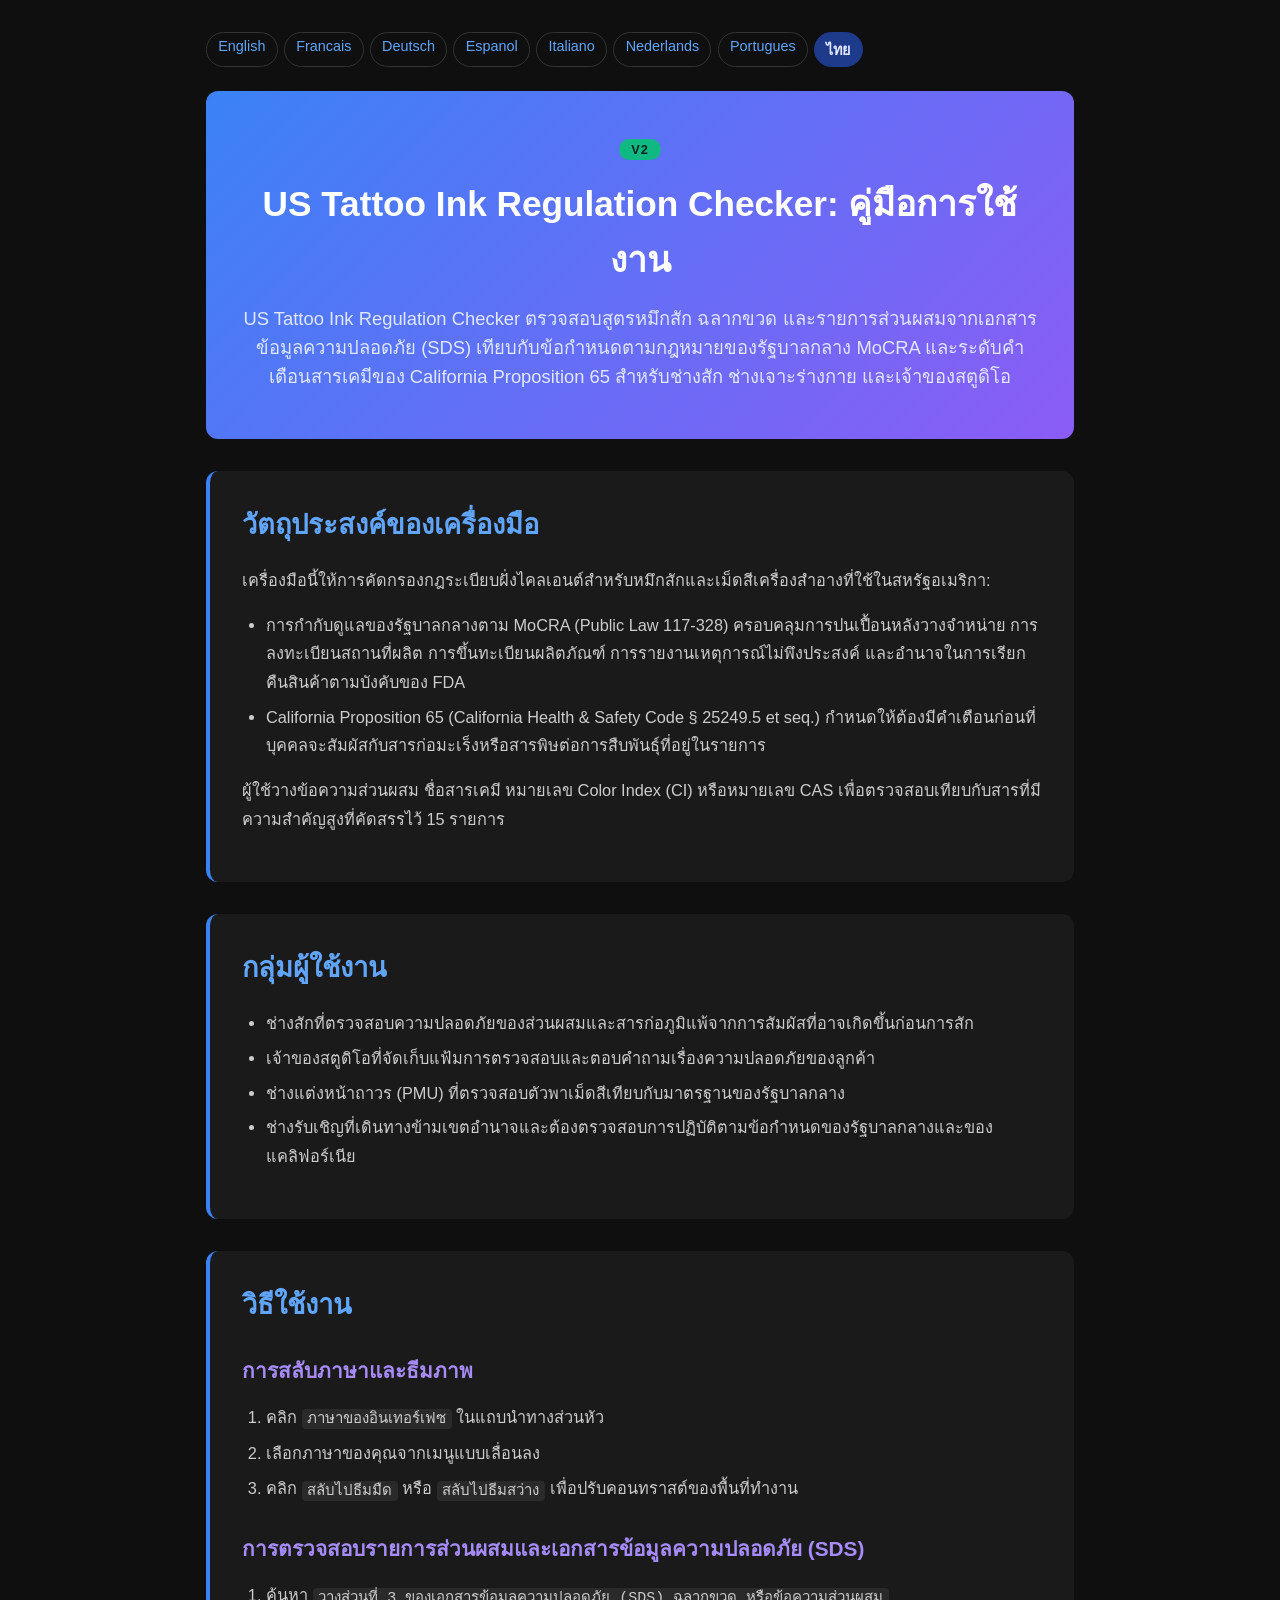
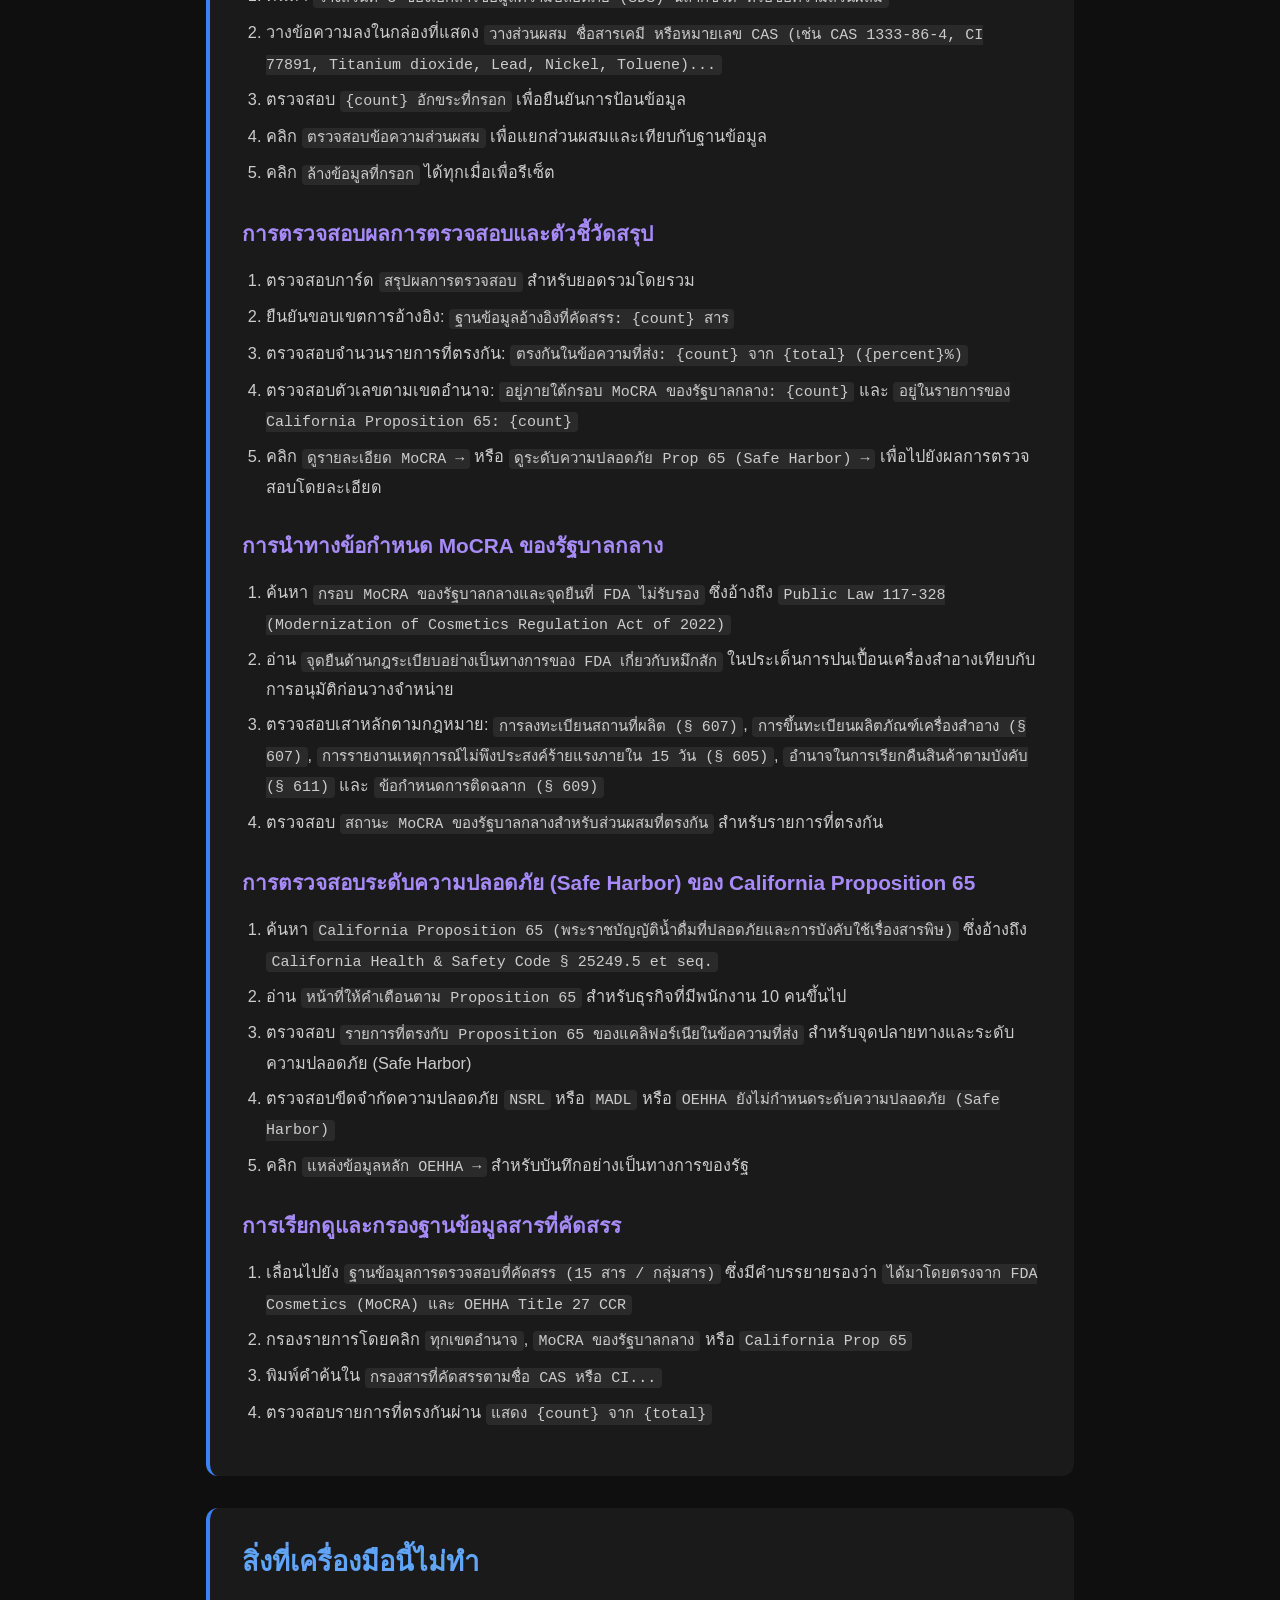
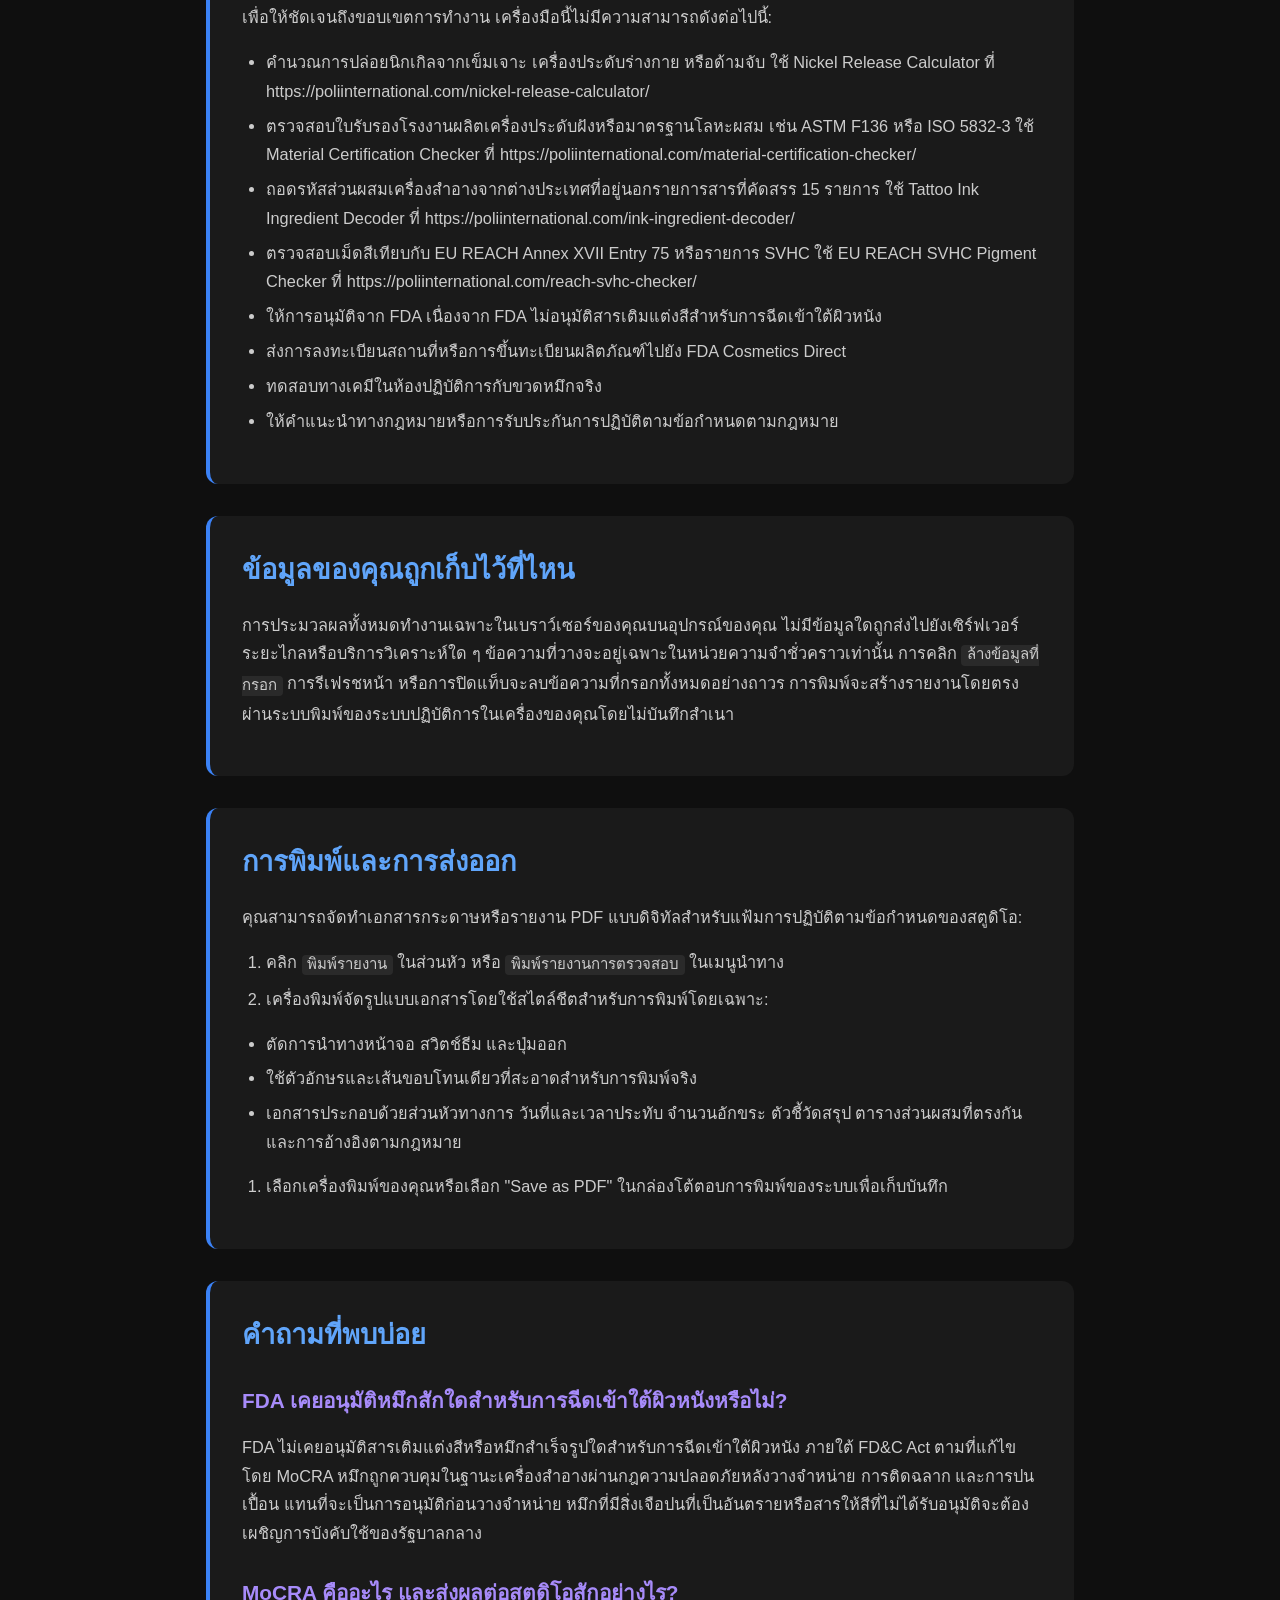
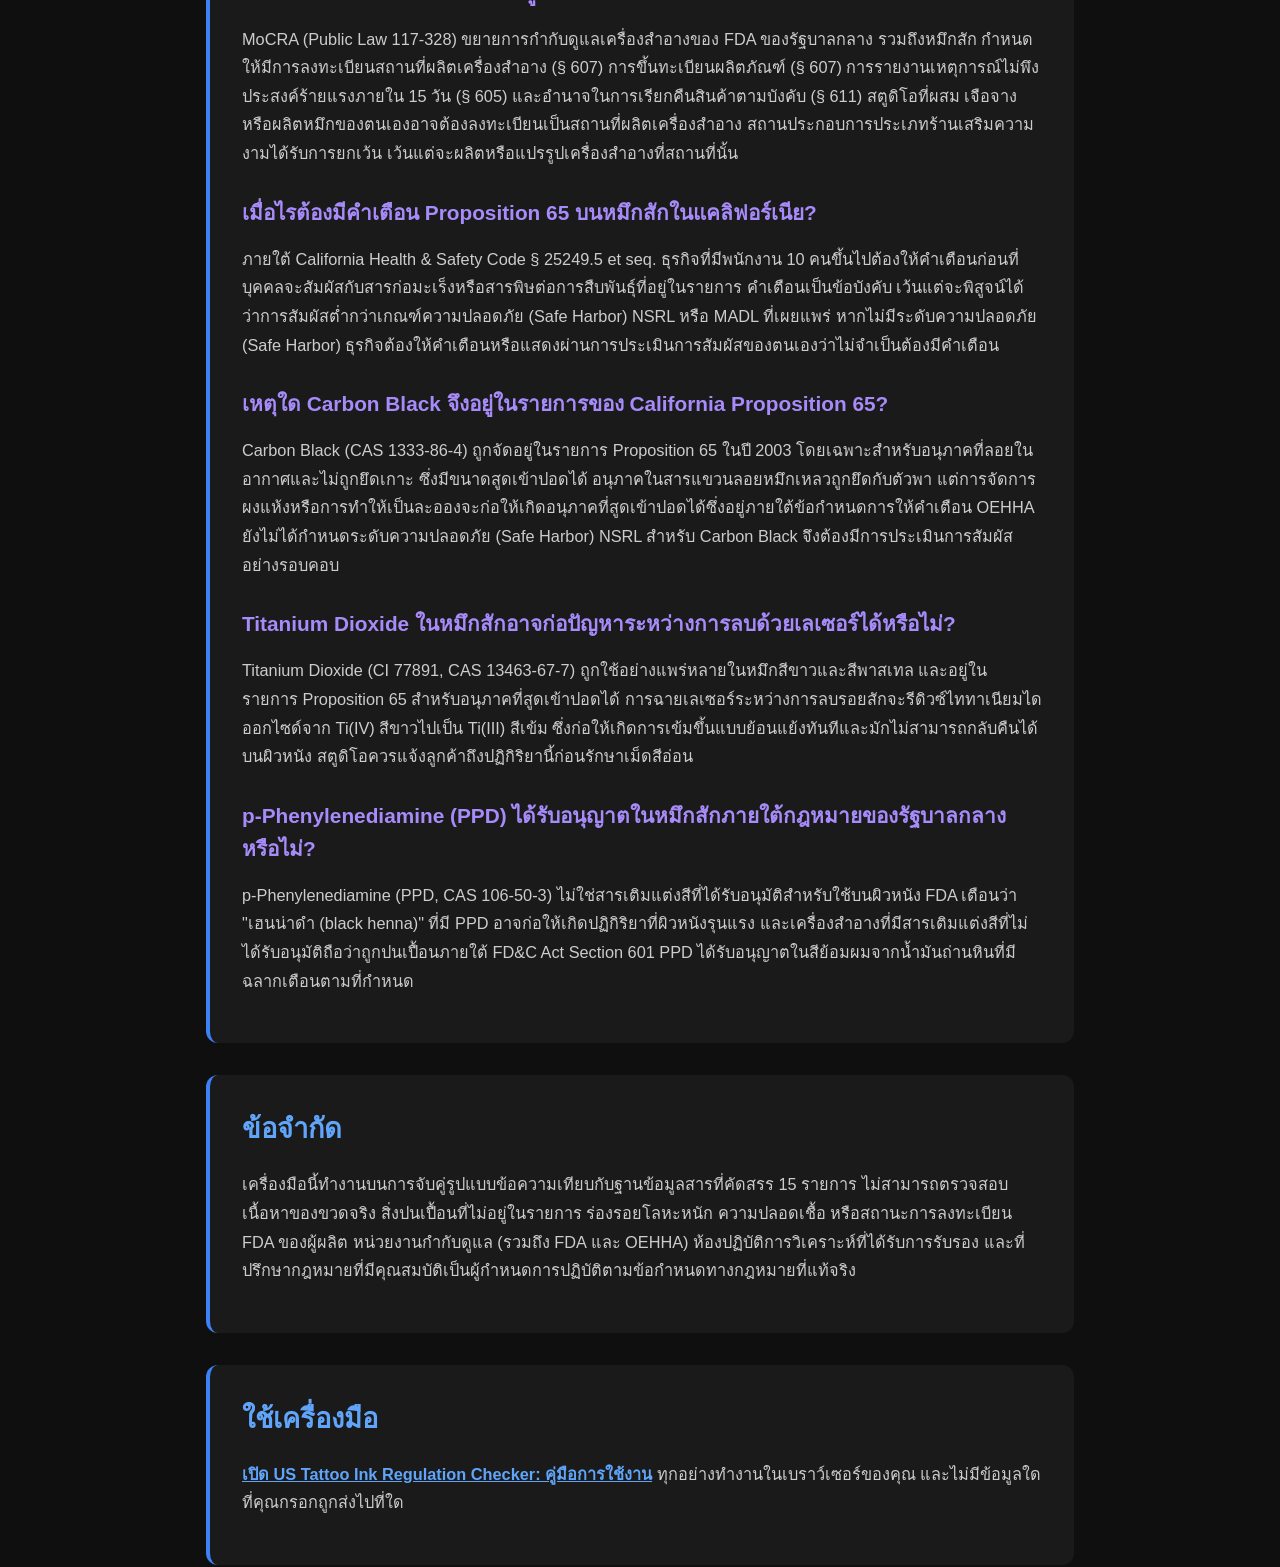
==== documentation-th.html @ fa054cb5 "sync documentation-th.html from the live site The website copy of this tool moved on and the repo di" ====
<!DOCTYPE html>
<html lang="th">
<head><meta name="robots" content="noindex,nofollow">
    <meta charset="UTF-8">
    <meta name="viewport" content="width=device-width, initial-scale=1.0">
    <title>US Tattoo Ink Regulation Checker: คู่มือการใช้งาน | Poli International</title>
    <meta name="description" content="US Tattoo Ink Regulation Checker ตรวจสอบสูตรหมึกสัก ฉลากขวด และรายการส่วนผสมจากเอกสารข้อมูลความปลอดภัย (SDS) เทียบกับข้อกำหนดตามกฎหมายของรัฐบาลกลาง MoCRA และระดับคำเตือนสารเคมีของ California Proposition 65 สำหรับช่างสัก ช่างเจาะร่างกาย และเจ้าของสตูดิโอ">
    <link rel="canonical" href="https://poliinternational.com/us-tattoo-ink-checker/">
    <style>
        body { background: #0f0f0f; color: #fff; font-family: -apple-system, BlinkMacSystemFont, "Segoe UI", Roboto, sans-serif; margin: 0; padding: 0; }
        body.in-iframe .doc-hero h1 { display: none; }
        * { box-sizing: border-box; }
        .entry-content { max-width: 900px; margin: 0 auto; padding: 2rem 1rem; }
        .doc-hero { background: linear-gradient(135deg, #3B82F6, #8B5CF6); padding: 3rem 2rem; text-align: center; border-radius: 0.75rem; margin-bottom: 2rem; }
        .doc-hero h1 { font-size: 2.2rem; margin: 0 0 1rem; font-weight: 700; }
        .doc-hero p { font-size: 1.15rem; color: #E0E7FF; margin: 0; }
        .doc-hero .v2 { display: inline-block; margin-bottom: 1rem; padding: 0.2rem 0.75rem; border-radius: 999px; background: #10B981; color: #04241a; font-weight: 800; font-size: 0.8rem; letter-spacing: 0.08em; }
        .doc-section { margin: 2rem 0; padding: 2rem; background: #1a1a1a; border-radius: 0.75rem; border-left: 4px solid #3B82F6; }
        .doc-section h2 { color: #60A5FA; font-size: 1.7rem; margin: 0 0 1.25rem; font-weight: 600; }
        .doc-section h3 { color: #A78BFA; font-size: 1.3rem; margin: 1.75rem 0 0.75rem; font-weight: 600; }
        .doc-section p, .doc-section li { color: #ccc; line-height: 1.75; font-size: 1.02rem; }
        .doc-section ul, .doc-section ol { padding-left: 1.5rem; }
        .doc-section li { margin: 0.4rem 0; }
        .doc-section code { background: #2a2a2a; padding: 0.1rem 0.35rem; border-radius: 0.25rem; font-size: 0.92em; }
        .doc-section a { color: #60A5FA; font-weight: 600; }
        .highlight-box { background: linear-gradient(135deg, #1E3A8A, #4C1D95); padding: 1.25rem 1.5rem; border-radius: 0.5rem; margin: 1.5rem 0; border-left: 4px solid #10B981; }
        .highlight-box p { color: #E0E7FF; margin: 0; }
        table { width: 100%; border-collapse: collapse; margin: 1.5rem 0; }
        th, td { padding: 0.75rem; text-align: left; border: 1px solid #333; vertical-align: top; }
        th { background: #2a2a2a; color: #60A5FA; }
        td { color: #ccc; }
        .doc-langs { display: flex; flex-wrap: wrap; gap: 0.4rem; margin: 0 0 1.5rem; font-size: 0.9rem; }
        .doc-langs a, .doc-langs span { padding: 0.3rem 0.7rem; border-radius: 999px; border: 1px solid #333; text-decoration: none; }
        .doc-langs a { color: #60A5FA; }
        .doc-langs span { background: #1E3A8A; color: #E0E7FF; border-color: #1E3A8A; font-weight: 700; }
    </style>
</head>
<body>
<script>if (window.self !== window.top) document.body.classList.add('in-iframe');</script>
    <div class="entry-content">
        <nav class="doc-langs" aria-label="ภาษาของเอกสาร"><a lang="en" href="documentation.html">English</a><a lang="fr" href="documentation-fr.html">Francais</a><a lang="de" href="documentation-de.html">Deutsch</a><a lang="es" href="documentation-es.html">Espanol</a><a lang="it" href="documentation-it.html">Italiano</a><a lang="nl" href="documentation-nl.html">Nederlands</a><a lang="pt" href="documentation-pt.html">Portugues</a><span lang="th">ไทย</span></nav>
        <div class="doc-hero">
            <span class="v2">V2</span>
            <h1>US Tattoo Ink Regulation Checker: คู่มือการใช้งาน</h1>
            <p>US Tattoo Ink Regulation Checker ตรวจสอบสูตรหมึกสัก ฉลากขวด และรายการส่วนผสมจากเอกสารข้อมูลความปลอดภัย (SDS) เทียบกับข้อกำหนดตามกฎหมายของรัฐบาลกลาง MoCRA และระดับคำเตือนสารเคมีของ California Proposition 65 สำหรับช่างสัก ช่างเจาะร่างกาย และเจ้าของสตูดิโอ</p>
        </div>
        <div class="doc-section">
        <h2>วัตถุประสงค์ของเครื่องมือ</h2>
        <p>เครื่องมือนี้ให้การคัดกรองกฎระเบียบฝั่งไคลเอนต์สำหรับหมึกสักและเม็ดสีเครื่องสำอางที่ใช้ในสหรัฐอเมริกา:</p>
        <ul>
        <li>การกำกับดูแลของรัฐบาลกลางตาม MoCRA (Public Law 117-328) ครอบคลุมการปนเปื้อนหลังวางจำหน่าย การลงทะเบียนสถานที่ผลิต การขึ้นทะเบียนผลิตภัณฑ์ การรายงานเหตุการณ์ไม่พึงประสงค์ และอำนาจในการเรียกคืนสินค้าตามบังคับของ FDA</li>
        <li>California Proposition 65 (California Health &amp; Safety Code § 25249.5 et seq.) กำหนดให้ต้องมีคำเตือนก่อนที่บุคคลจะสัมผัสกับสารก่อมะเร็งหรือสารพิษต่อการสืบพันธุ์ที่อยู่ในรายการ</li>
        </ul>
        <p>ผู้ใช้วางข้อความส่วนผสม ชื่อสารเคมี หมายเลข Color Index (CI) หรือหมายเลข CAS เพื่อตรวจสอบเทียบกับสารที่มีความสำคัญสูงที่คัดสรรไว้ 15 รายการ</p>
        </div>
        <div class="doc-section">
        <h2>กลุ่มผู้ใช้งาน</h2>
        <ul>
        <li>ช่างสักที่ตรวจสอบความปลอดภัยของส่วนผสมและสารก่อภูมิแพ้จากการสัมผัสที่อาจเกิดขึ้นก่อนการสัก</li>
        <li>เจ้าของสตูดิโอที่จัดเก็บแฟ้มการตรวจสอบและตอบคำถามเรื่องความปลอดภัยของลูกค้า</li>
        <li>ช่างแต่งหน้าถาวร (PMU) ที่ตรวจสอบตัวพาเม็ดสีเทียบกับมาตรฐานของรัฐบาลกลาง</li>
        <li>ช่างรับเชิญที่เดินทางข้ามเขตอำนาจและต้องตรวจสอบการปฏิบัติตามข้อกำหนดของรัฐบาลกลางและของแคลิฟอร์เนีย</li>
        </ul>
        </div>
        <div class="doc-section">
        <h2>วิธีใช้งาน</h2>
        <h3>การสลับภาษาและธีมภาพ</h3>
        <ol>
        <li>คลิก <code>ภาษาของอินเทอร์เฟซ</code> ในแถบนำทางส่วนหัว</li>
        <li>เลือกภาษาของคุณจากเมนูแบบเลื่อนลง</li>
        <li>คลิก <code>สลับไปธีมมืด</code> หรือ <code>สลับไปธีมสว่าง</code> เพื่อปรับคอนทราสต์ของพื้นที่ทำงาน</li>
        </ol>
        <h3>การตรวจสอบรายการส่วนผสมและเอกสารข้อมูลความปลอดภัย (SDS)</h3>
        <ol>
        <li>ค้นหา <code>วางส่วนที่ 3 ของเอกสารข้อมูลความปลอดภัย (SDS) ฉลากขวด หรือข้อความส่วนผสม</code></li>
        <li>วางข้อความลงในกล่องที่แสดง <code>วางส่วนผสม ชื่อสารเคมี หรือหมายเลข CAS (เช่น CAS 1333-86-4, CI 77891, Titanium dioxide, Lead, Nickel, Toluene)...</code></li>
        <li>ตรวจสอบ <code>{count} อักขระที่กรอก</code> เพื่อยืนยันการป้อนข้อมูล</li>
        <li>คลิก <code>ตรวจสอบข้อความส่วนผสม</code> เพื่อแยกส่วนผสมและเทียบกับฐานข้อมูล</li>
        <li>คลิก <code>ล้างข้อมูลที่กรอก</code> ได้ทุกเมื่อเพื่อรีเซ็ต</li>
        </ol>
        <h3>การตรวจสอบผลการตรวจสอบและตัวชี้วัดสรุป</h3>
        <ol>
        <li>ตรวจสอบการ์ด <code>สรุปผลการตรวจสอบ</code> สำหรับยอดรวมโดยรวม</li>
        <li>ยืนยันขอบเขตการอ้างอิง: <code>ฐานข้อมูลอ้างอิงที่คัดสรร: {count} สาร</code></li>
        <li>ตรวจสอบจำนวนรายการที่ตรงกัน: <code>ตรงกันในข้อความที่ส่ง: {count} จาก {total} ({percent}%)</code></li>
        <li>ตรวจสอบตัวเลขตามเขตอำนาจ: <code>อยู่ภายใต้กรอบ MoCRA ของรัฐบาลกลาง: {count}</code> และ <code>อยู่ในรายการของ California Proposition 65: {count}</code></li>
        <li>คลิก <code>ดูรายละเอียด MoCRA →</code> หรือ <code>ดูระดับความปลอดภัย Prop 65 (Safe Harbor) →</code> เพื่อไปยังผลการตรวจสอบโดยละเอียด</li>
        </ol>
        <h3>การนำทางข้อกำหนด MoCRA ของรัฐบาลกลาง</h3>
        <ol>
        <li>ค้นหา <code>กรอบ MoCRA ของรัฐบาลกลางและจุดยืนที่ FDA ไม่รับรอง</code> ซึ่งอ้างถึง <code>Public Law 117-328 (Modernization of Cosmetics Regulation Act of 2022)</code></li>
        <li>อ่าน <code>จุดยืนด้านกฎระเบียบอย่างเป็นทางการของ FDA เกี่ยวกับหมึกสัก</code> ในประเด็นการปนเปื้อนเครื่องสำอางเทียบกับการอนุมัติก่อนวางจำหน่าย</li>
        <li>ตรวจสอบเสาหลักตามกฎหมาย: <code>การลงทะเบียนสถานที่ผลิต (§ 607)</code>, <code>การขึ้นทะเบียนผลิตภัณฑ์เครื่องสำอาง (§ 607)</code>, <code>การรายงานเหตุการณ์ไม่พึงประสงค์ร้ายแรงภายใน 15 วัน (§ 605)</code>, <code>อำนาจในการเรียกคืนสินค้าตามบังคับ (§ 611)</code> และ <code>ข้อกำหนดการติดฉลาก (§ 609)</code></li>
        <li>ตรวจสอบ <code>สถานะ MoCRA ของรัฐบาลกลางสำหรับส่วนผสมที่ตรงกัน</code> สำหรับรายการที่ตรงกัน</li>
        </ol>
        <h3>การตรวจสอบระดับความปลอดภัย (Safe Harbor) ของ California Proposition 65</h3>
        <ol>
        <li>ค้นหา <code>California Proposition 65 (พระราชบัญญัติน้ำดื่มที่ปลอดภัยและการบังคับใช้เรื่องสารพิษ)</code> ซึ่งอ้างถึง <code>California Health &amp; Safety Code § 25249.5 et seq.</code></li>
        <li>อ่าน <code>หน้าที่ให้คำเตือนตาม Proposition 65</code> สำหรับธุรกิจที่มีพนักงาน 10 คนขึ้นไป</li>
        <li>ตรวจสอบ <code>รายการที่ตรงกับ Proposition 65 ของแคลิฟอร์เนียในข้อความที่ส่ง</code> สำหรับจุดปลายทางและระดับความปลอดภัย (Safe Harbor)</li>
        <li>ตรวจสอบขีดจำกัดความปลอดภัย <code>NSRL</code> หรือ <code>MADL</code> หรือ <code>OEHHA ยังไม่กำหนดระดับความปลอดภัย (Safe Harbor)</code></li>
        <li>คลิก <code>แหล่งข้อมูลหลัก OEHHA →</code> สำหรับบันทึกอย่างเป็นทางการของรัฐ</li>
        </ol>
        <h3>การเรียกดูและกรองฐานข้อมูลสารที่คัดสรร</h3>
        <ol>
        <li>เลื่อนไปยัง <code>ฐานข้อมูลการตรวจสอบที่คัดสรร (15 สาร / กลุ่มสาร)</code> ซึ่งมีคำบรรยายรองว่า <code>ได้มาโดยตรงจาก FDA Cosmetics (MoCRA) และ OEHHA Title 27 CCR</code></li>
        <li>กรองรายการโดยคลิก <code>ทุกเขตอำนาจ</code>, <code>MoCRA ของรัฐบาลกลาง</code> หรือ <code>California Prop 65</code></li>
        <li>พิมพ์คำค้นใน <code>กรองสารที่คัดสรรตามชื่อ CAS หรือ CI...</code></li>
        <li>ตรวจสอบรายการที่ตรงกันผ่าน <code>แสดง {count} จาก {total}</code></li>
        </ol>
        </div>
        <div class="doc-section">
        <h2>สิ่งที่เครื่องมือนี้ไม่ทำ</h2>
        <p>เพื่อให้ชัดเจนถึงขอบเขตการทำงาน เครื่องมือนี้ไม่มีความสามารถดังต่อไปนี้:</p>
        <ul>
        <li>คำนวณการปล่อยนิกเกิลจากเข็มเจาะ เครื่องประดับร่างกาย หรือด้ามจับ ใช้ Nickel Release Calculator ที่ https://poliinternational.com/nickel-release-calculator/</li>
        <li>ตรวจสอบใบรับรองโรงงานผลิตเครื่องประดับฝังหรือมาตรฐานโลหะผสม เช่น ASTM F136 หรือ ISO 5832-3 ใช้ Material Certification Checker ที่ https://poliinternational.com/material-certification-checker/</li>
        <li>ถอดรหัสส่วนผสมเครื่องสำอางจากต่างประเทศที่อยู่นอกรายการสารที่คัดสรร 15 รายการ ใช้ Tattoo Ink Ingredient Decoder ที่ https://poliinternational.com/ink-ingredient-decoder/</li>
        <li>ตรวจสอบเม็ดสีเทียบกับ EU REACH Annex XVII Entry 75 หรือรายการ SVHC ใช้ EU REACH SVHC Pigment Checker ที่ https://poliinternational.com/reach-svhc-checker/</li>
        <li>ให้การอนุมัติจาก FDA เนื่องจาก FDA ไม่อนุมัติสารเติมแต่งสีสำหรับการฉีดเข้าใต้ผิวหนัง</li>
        <li>ส่งการลงทะเบียนสถานที่หรือการขึ้นทะเบียนผลิตภัณฑ์ไปยัง FDA Cosmetics Direct</li>
        <li>ทดสอบทางเคมีในห้องปฏิบัติการกับขวดหมึกจริง</li>
        <li>ให้คำแนะนำทางกฎหมายหรือการรับประกันการปฏิบัติตามข้อกำหนดตามกฎหมาย</li>
        </ul>
        </div>
        <div class="doc-section">
        <h2>ข้อมูลของคุณถูกเก็บไว้ที่ไหน</h2>
        <p>การประมวลผลทั้งหมดทำงานเฉพาะในเบราว์เซอร์ของคุณบนอุปกรณ์ของคุณ ไม่มีข้อมูลใดถูกส่งไปยังเซิร์ฟเวอร์ระยะไกลหรือบริการวิเคราะห์ใด ๆ ข้อความที่วางจะอยู่เฉพาะในหน่วยความจำชั่วคราวเท่านั้น การคลิก <code>ล้างข้อมูลที่กรอก</code> การรีเฟรชหน้า หรือการปิดแท็บจะลบข้อความที่กรอกทั้งหมดอย่างถาวร การพิมพ์จะสร้างรายงานโดยตรงผ่านระบบพิมพ์ของระบบปฏิบัติการในเครื่องของคุณโดยไม่บันทึกสำเนา</p>
        </div>
        <div class="doc-section">
        <h2>การพิมพ์และการส่งออก</h2>
        <p>คุณสามารถจัดทำเอกสารกระดาษหรือรายงาน PDF แบบดิจิทัลสำหรับแฟ้มการปฏิบัติตามข้อกำหนดของสตูดิโอ:</p>
        <ol>
        <li>คลิก <code>พิมพ์รายงาน</code> ในส่วนหัว หรือ <code>พิมพ์รายงานการตรวจสอบ</code> ในเมนูนำทาง</li>
        <li>เครื่องพิมพ์จัดรูปแบบเอกสารโดยใช้สไตล์ชีตสำหรับการพิมพ์โดยเฉพาะ:</li>
        </ol>
        <ul>
        <li>ตัดการนำทางหน้าจอ สวิตช์ธีม และปุ่มออก</li>
        <li>ใช้ตัวอักษรและเส้นขอบโทนเดียวที่สะอาดสำหรับการพิมพ์จริง</li>
        <li>เอกสารประกอบด้วยส่วนหัวทางการ วันที่และเวลาประทับ จำนวนอักขระ ตัวชี้วัดสรุป ตารางส่วนผสมที่ตรงกัน และการอ้างอิงตามกฎหมาย</li>
        </ul>
        <ol>
        <li>เลือกเครื่องพิมพ์ของคุณหรือเลือก "Save as PDF" ในกล่องโต้ตอบการพิมพ์ของระบบเพื่อเก็บบันทึก</li>
        </ol>
        </div>
        <div class="doc-section">
        <h2>คำถามที่พบบ่อย</h2>
        <h3>FDA เคยอนุมัติหมึกสักใดสำหรับการฉีดเข้าใต้ผิวหนังหรือไม่?</h3>
        <p>FDA ไม่เคยอนุมัติสารเติมแต่งสีหรือหมึกสำเร็จรูปใดสำหรับการฉีดเข้าใต้ผิวหนัง ภายใต้ FD&amp;C Act ตามที่แก้ไขโดย MoCRA หมึกถูกควบคุมในฐานะเครื่องสำอางผ่านกฎความปลอดภัยหลังวางจำหน่าย การติดฉลาก และการปนเปื้อน แทนที่จะเป็นการอนุมัติก่อนวางจำหน่าย หมึกที่มีสิ่งเจือปนที่เป็นอันตรายหรือสารให้สีที่ไม่ได้รับอนุมัติจะต้องเผชิญการบังคับใช้ของรัฐบาลกลาง</p>
        <h3>MoCRA คืออะไร และส่งผลต่อสตูดิโอสักอย่างไร?</h3>
        <p>MoCRA (Public Law 117-328) ขยายการกำกับดูแลเครื่องสำอางของ FDA ของรัฐบาลกลาง รวมถึงหมึกสัก กำหนดให้มีการลงทะเบียนสถานที่ผลิตเครื่องสำอาง (§ 607) การขึ้นทะเบียนผลิตภัณฑ์ (§ 607) การรายงานเหตุการณ์ไม่พึงประสงค์ร้ายแรงภายใน 15 วัน (§ 605) และอำนาจในการเรียกคืนสินค้าตามบังคับ (§ 611) สตูดิโอที่ผสม เจือจาง หรือผลิตหมึกของตนเองอาจต้องลงทะเบียนเป็นสถานที่ผลิตเครื่องสำอาง สถานประกอบการประเภทร้านเสริมความงามได้รับการยกเว้น เว้นแต่จะผลิตหรือแปรรูปเครื่องสำอางที่สถานที่นั้น</p>
        <h3>เมื่อไรต้องมีคำเตือน Proposition 65 บนหมึกสักในแคลิฟอร์เนีย?</h3>
        <p>ภายใต้ California Health &amp; Safety Code § 25249.5 et seq. ธุรกิจที่มีพนักงาน 10 คนขึ้นไปต้องให้คำเตือนก่อนที่บุคคลจะสัมผัสกับสารก่อมะเร็งหรือสารพิษต่อการสืบพันธุ์ที่อยู่ในรายการ คำเตือนเป็นข้อบังคับ เว้นแต่จะพิสูจน์ได้ว่าการสัมผัสต่ำกว่าเกณฑ์ความปลอดภัย (Safe Harbor) NSRL หรือ MADL ที่เผยแพร่ หากไม่มีระดับความปลอดภัย (Safe Harbor) ธุรกิจต้องให้คำเตือนหรือแสดงผ่านการประเมินการสัมผัสของตนเองว่าไม่จำเป็นต้องมีคำเตือน</p>
        <h3>เหตุใด Carbon Black จึงอยู่ในรายการของ California Proposition 65?</h3>
        <p>Carbon Black (CAS 1333-86-4) ถูกจัดอยู่ในรายการ Proposition 65 ในปี 2003 โดยเฉพาะสำหรับอนุภาคที่ลอยในอากาศและไม่ถูกยึดเกาะ ซึ่งมีขนาดสูดเข้าปอดได้ อนุภาคในสารแขวนลอยหมึกเหลวถูกยึดกับตัวพา แต่การจัดการผงแห้งหรือการทำให้เป็นละอองจะก่อให้เกิดอนุภาคที่สูดเข้าปอดได้ซึ่งอยู่ภายใต้ข้อกำหนดการให้คำเตือน OEHHA ยังไม่ได้กำหนดระดับความปลอดภัย (Safe Harbor) NSRL สำหรับ Carbon Black จึงต้องมีการประเมินการสัมผัสอย่างรอบคอบ</p>
        <h3>Titanium Dioxide ในหมึกสักอาจก่อปัญหาระหว่างการลบด้วยเลเซอร์ได้หรือไม่?</h3>
        <p>Titanium Dioxide (CI 77891, CAS 13463-67-7) ถูกใช้อย่างแพร่หลายในหมึกสีขาวและสีพาสเทล และอยู่ในรายการ Proposition 65 สำหรับอนุภาคที่สูดเข้าปอดได้ การฉายเลเซอร์ระหว่างการลบรอยสักจะรีดิวซ์ไททาเนียมไดออกไซด์จาก Ti(IV) สีขาวไปเป็น Ti(III) สีเข้ม ซึ่งก่อให้เกิดการเข้มขึ้นแบบย้อนแย้งทันทีและมักไม่สามารถกลับคืนได้บนผิวหนัง สตูดิโอควรแจ้งลูกค้าถึงปฏิกิริยานี้ก่อนรักษาเม็ดสีอ่อน</p>
        <h3>p-Phenylenediamine (PPD) ได้รับอนุญาตในหมึกสักภายใต้กฎหมายของรัฐบาลกลางหรือไม่?</h3>
        <p>p-Phenylenediamine (PPD, CAS 106-50-3) ไม่ใช่สารเติมแต่งสีที่ได้รับอนุมัติสำหรับใช้บนผิวหนัง FDA เตือนว่า "เฮนน่าดำ (black henna)" ที่มี PPD อาจก่อให้เกิดปฏิกิริยาที่ผิวหนังรุนแรง และเครื่องสำอางที่มีสารเติมแต่งสีที่ไม่ได้รับอนุมัติถือว่าถูกปนเปื้อนภายใต้ FD&amp;C Act Section 601 PPD ได้รับอนุญาตในสีย้อมผมจากน้ำมันถ่านหินที่มีฉลากเตือนตามที่กำหนด</p>
        </div>
        <div class="doc-section">
        <h2>ข้อจำกัด</h2>
        <p>เครื่องมือนี้ทำงานบนการจับคู่รูปแบบข้อความเทียบกับฐานข้อมูลสารที่คัดสรร 15 รายการ ไม่สามารถตรวจสอบเนื้อหาของขวดจริง สิ่งปนเปื้อนที่ไม่อยู่ในรายการ ร่องรอยโลหะหนัก ความปลอดเชื้อ หรือสถานะการลงทะเบียน FDA ของผู้ผลิต หน่วยงานกำกับดูแล (รวมถึง FDA และ OEHHA) ห้องปฏิบัติการวิเคราะห์ที่ได้รับการรับรอง และที่ปรึกษากฎหมายที่มีคุณสมบัติเป็นผู้กำหนดการปฏิบัติตามข้อกำหนดทางกฎหมายที่แท้จริง</p>
        </div>
        <div class="doc-section">
            <h2>ใช้เครื่องมือ</h2>
            <p><a href="https://poliinternational.com/us-tattoo-ink-checker/" target="_top">เปิด US Tattoo Ink Regulation Checker: คู่มือการใช้งาน</a> ทุกอย่างทำงานในเบราว์เซอร์ของคุณ และไม่มีข้อมูลใดที่คุณกรอกถูกส่งไปที่ใด</p>
        </div>
    </div>
</body>
</html>
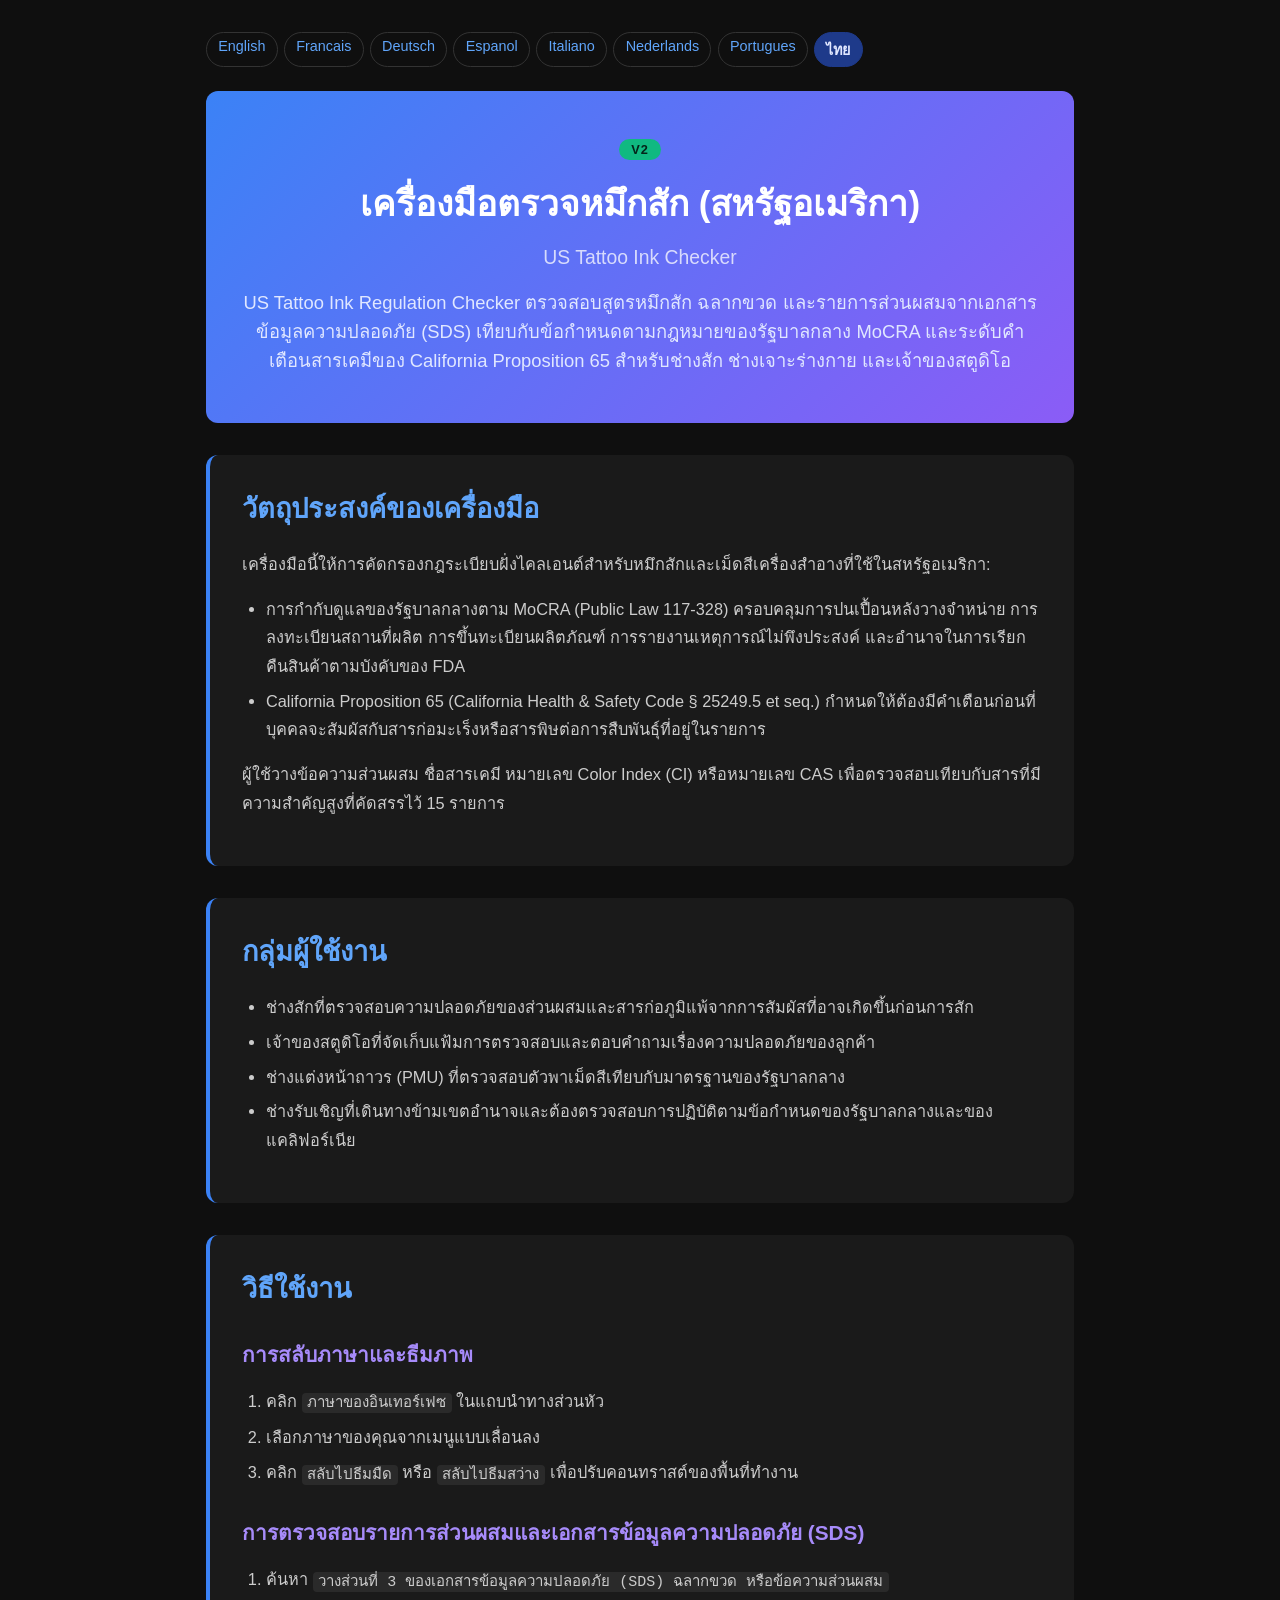
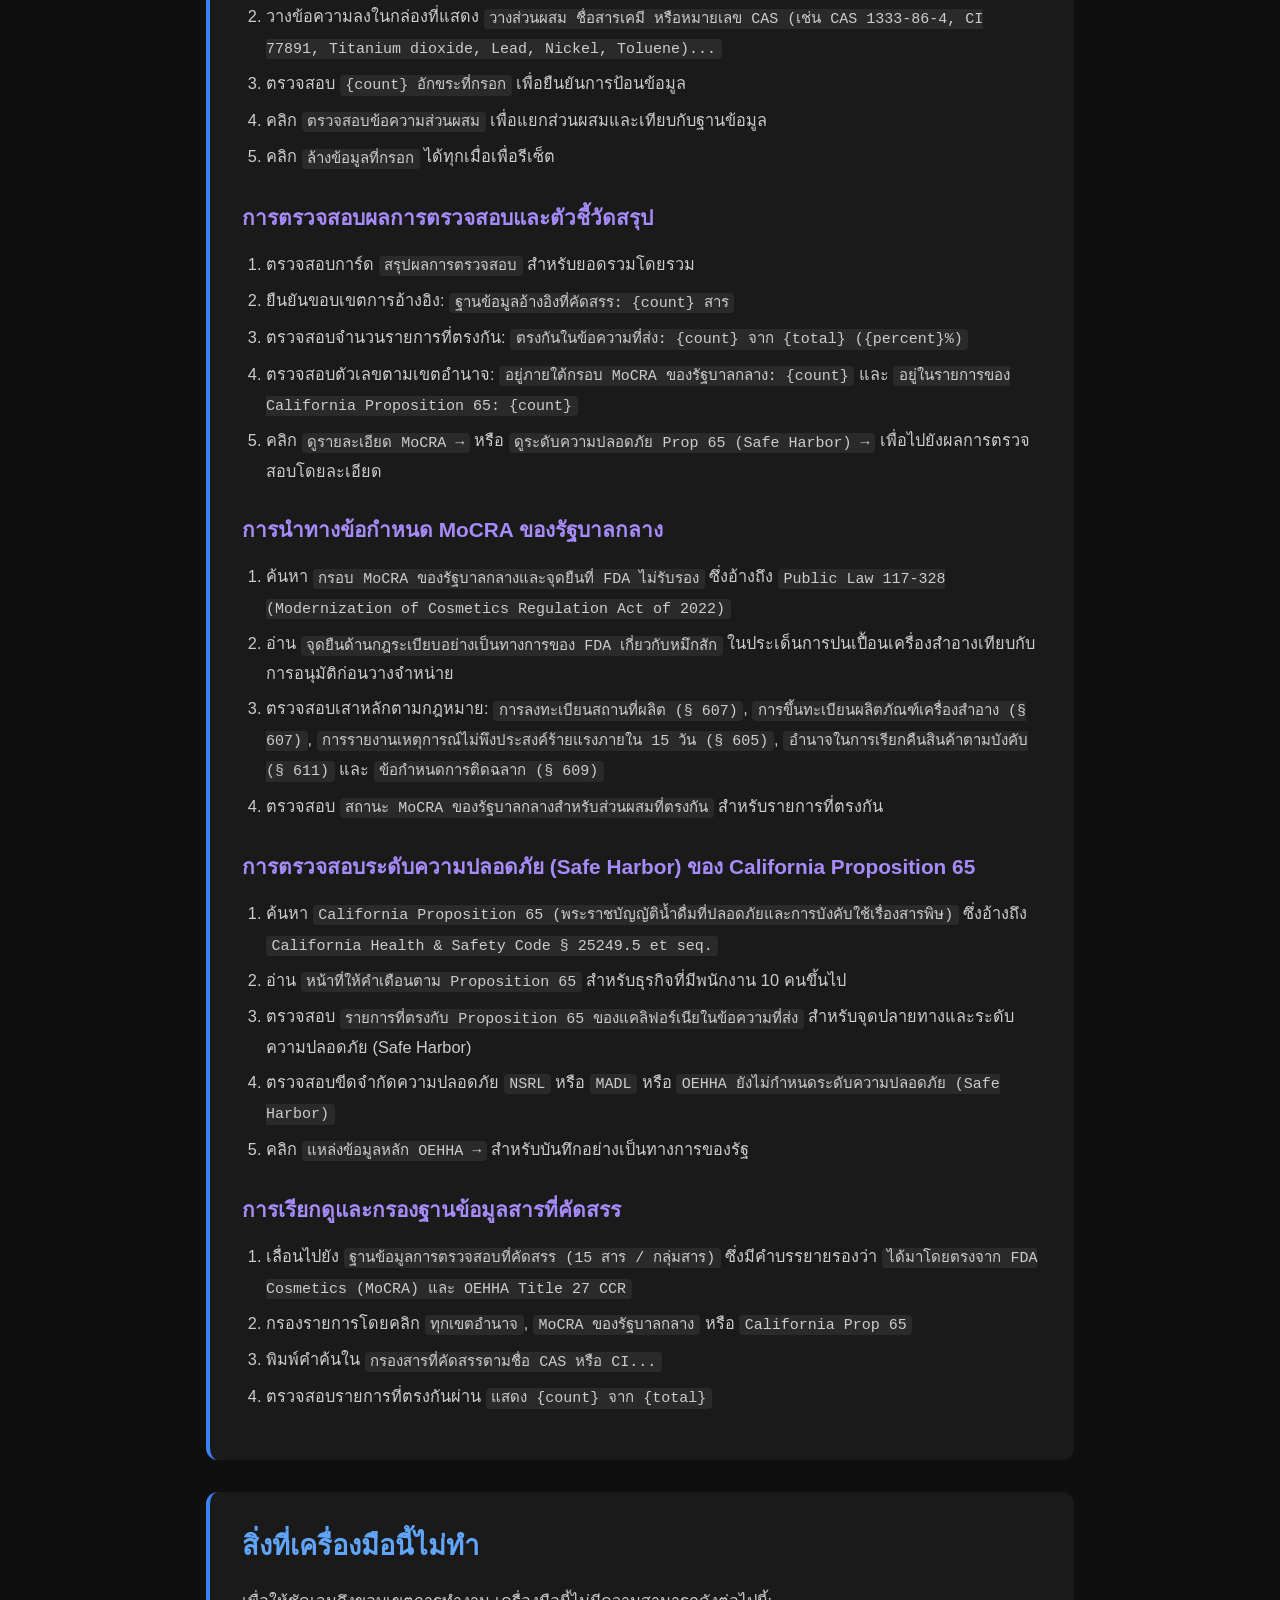
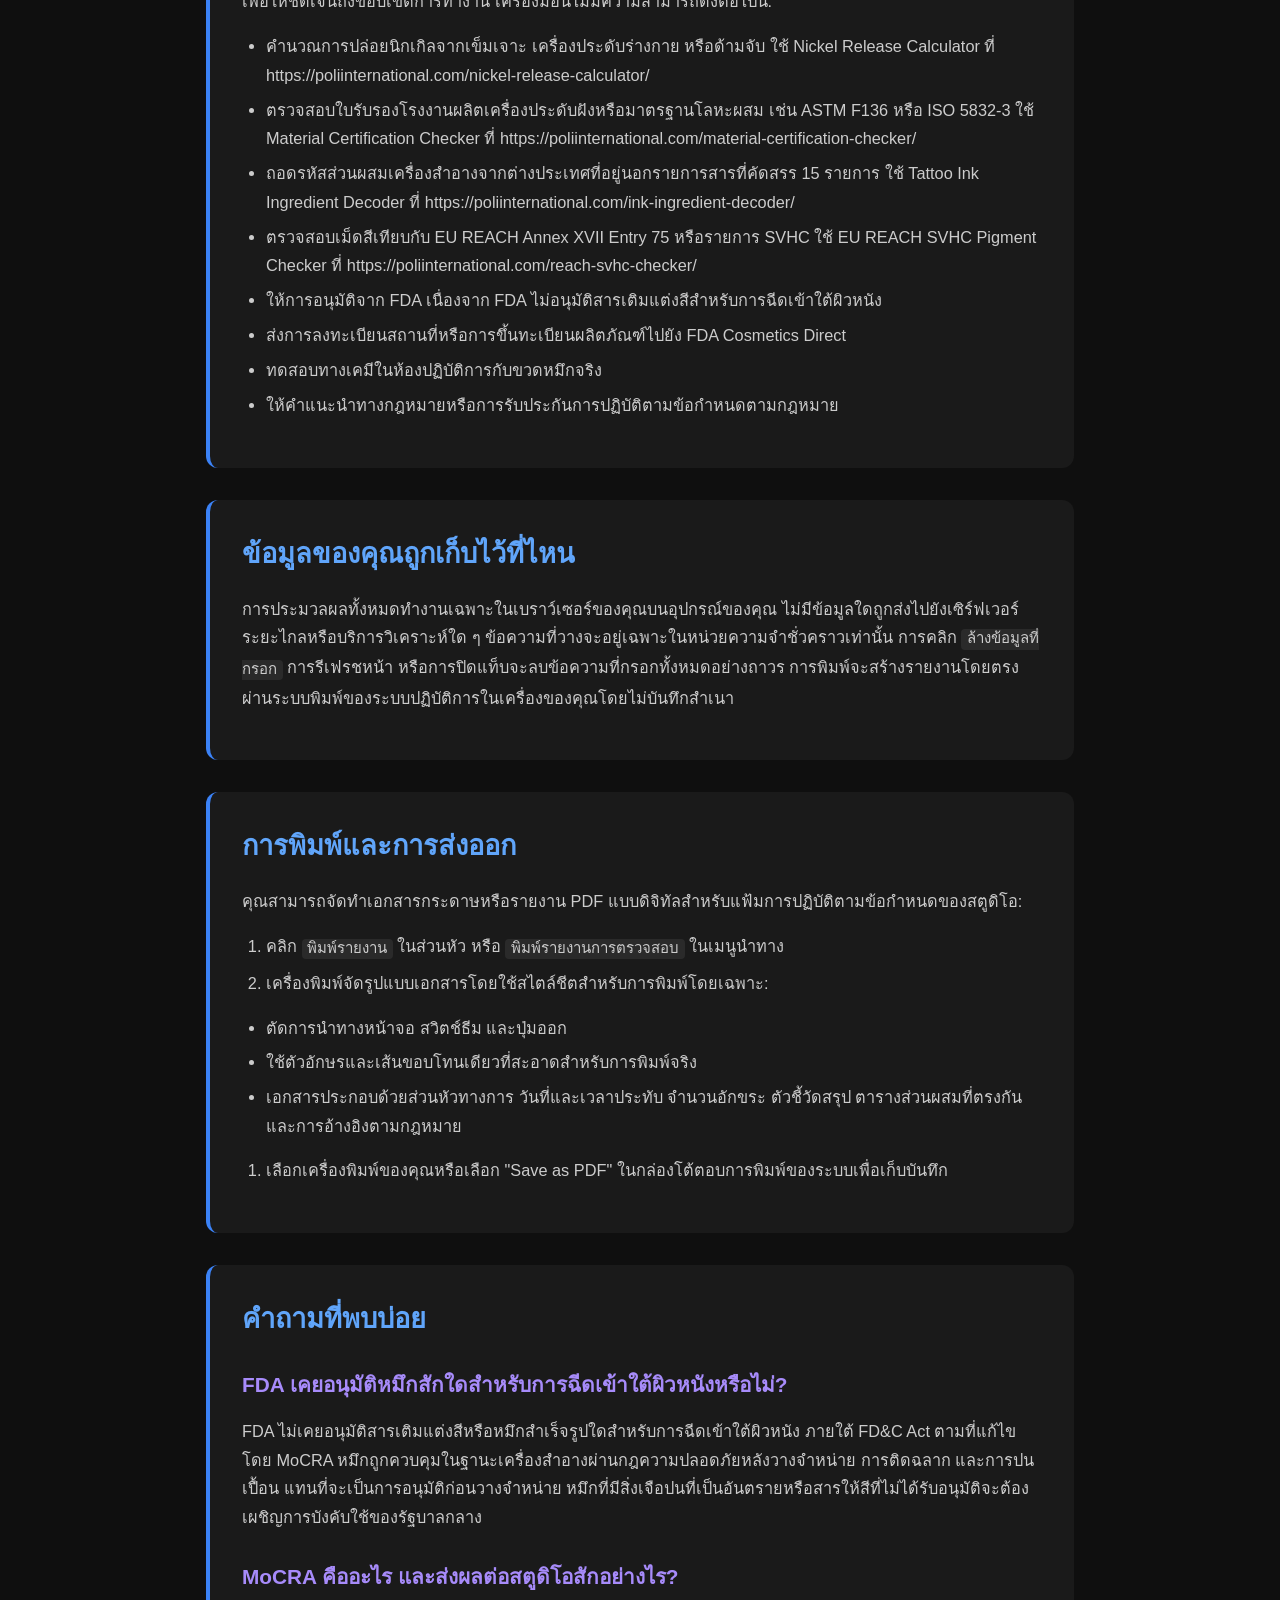
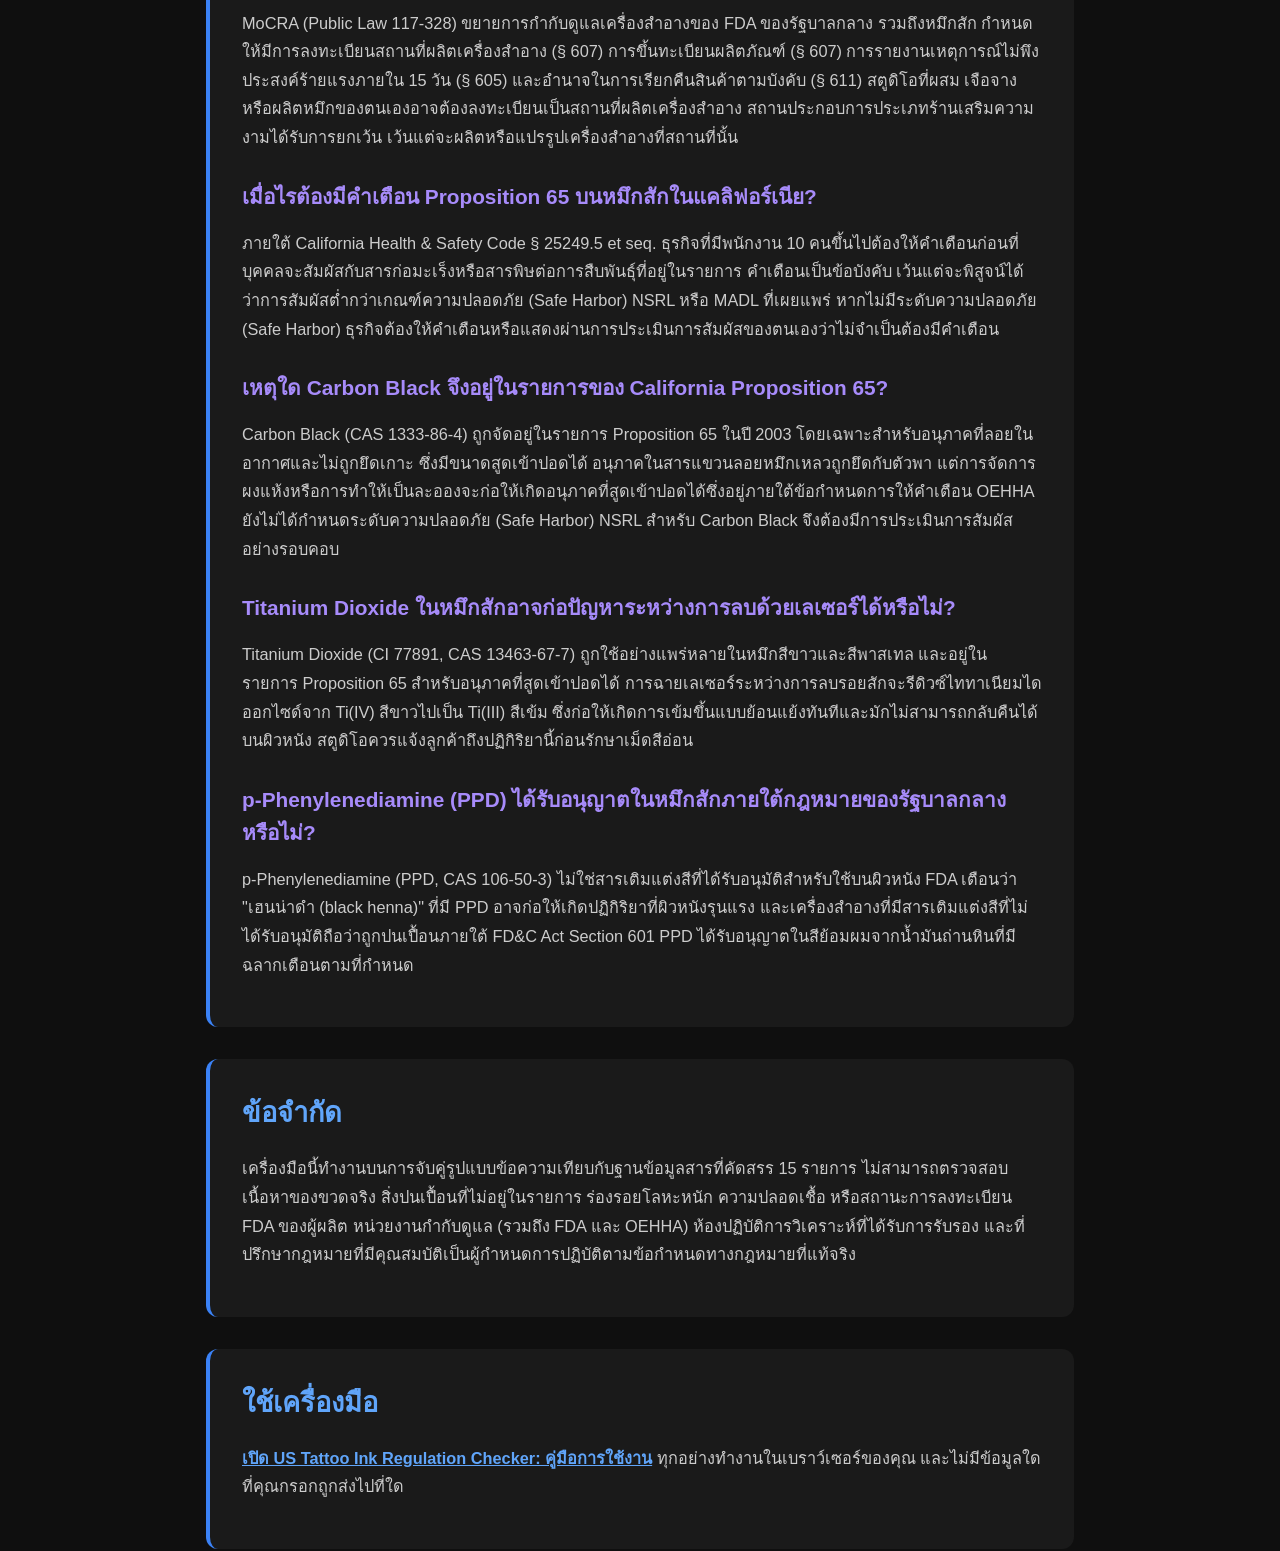
==== commit 2b1c0053: "sync documentation-th.html from the live site The website copy of this tool moved on and the repo di" ====
--- a/documentation-th.html
+++ b/documentation-th.html
@@ -41,7 +41,7 @@
         <nav class="doc-langs" aria-label="ภาษาของเอกสาร"><a lang="en" href="documentation.html">English</a><a lang="fr" href="documentation-fr.html">Francais</a><a lang="de" href="documentation-de.html">Deutsch</a><a lang="es" href="documentation-es.html">Espanol</a><a lang="it" href="documentation-it.html">Italiano</a><a lang="nl" href="documentation-nl.html">Nederlands</a><a lang="pt" href="documentation-pt.html">Portugues</a><span lang="th">ไทย</span></nav>
         <div class="doc-hero">
             <span class="v2">V2</span>
-            <h1>US Tattoo Ink Regulation Checker: คู่มือการใช้งาน</h1>
+            <h1>เครื่องมือตรวจหมึกสัก (สหรัฐอเมริกา)<br><small lang="en" style="font-size:0.55em;font-weight:500;opacity:0.75;">US Tattoo Ink Checker</small></h1>
             <p>US Tattoo Ink Regulation Checker ตรวจสอบสูตรหมึกสัก ฉลากขวด และรายการส่วนผสมจากเอกสารข้อมูลความปลอดภัย (SDS) เทียบกับข้อกำหนดตามกฎหมายของรัฐบาลกลาง MoCRA และระดับคำเตือนสารเคมีของ California Proposition 65 สำหรับช่างสัก ช่างเจาะร่างกาย และเจ้าของสตูดิโอ</p>
         </div>
         <div class="doc-section">
